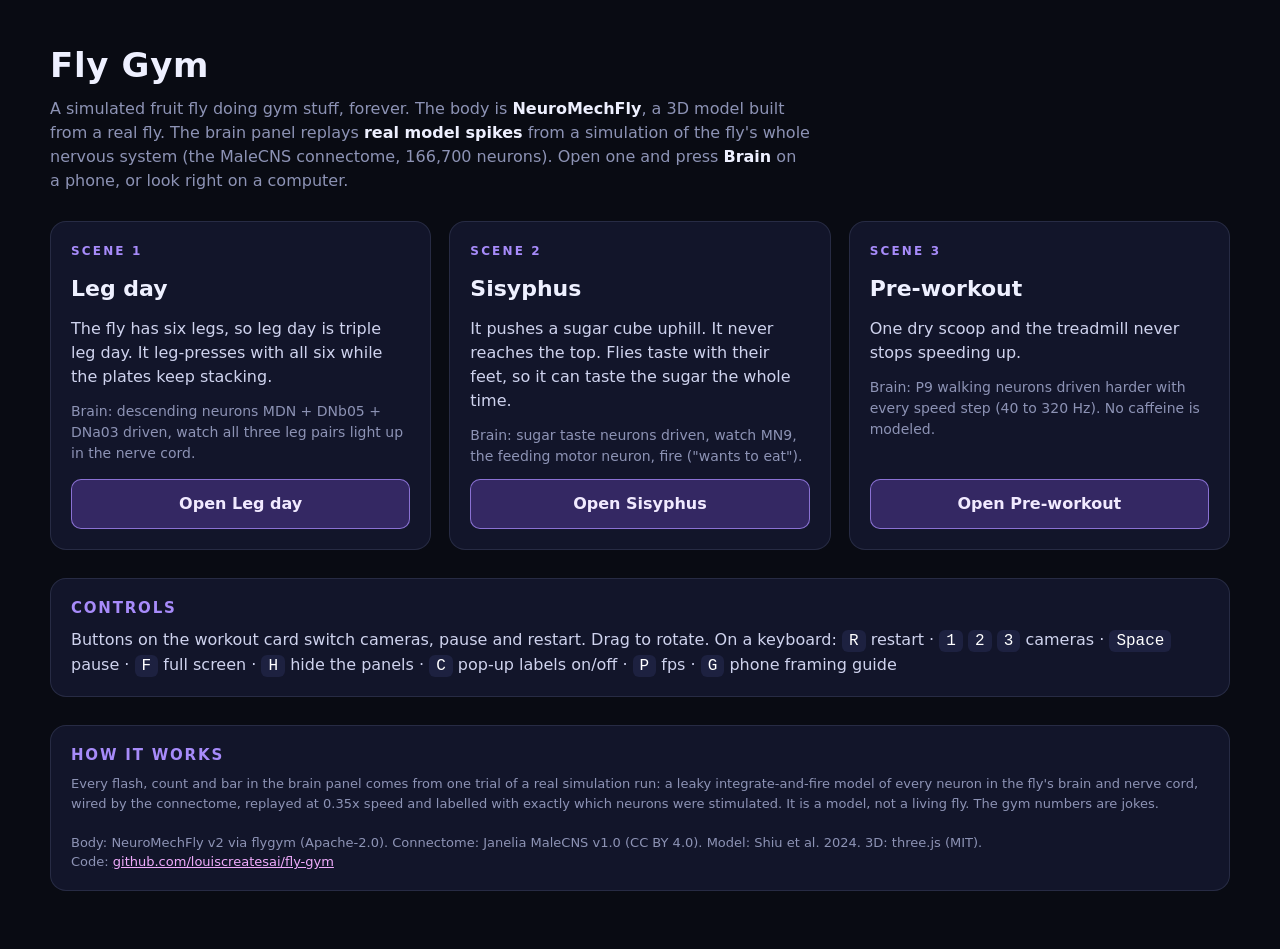
==== menu.html @ 438731fa "Fly Gym: a simulated fruit fly doing gym stuff forever Three scenes (leg day, Sisyphus, pre-workout)" ====
<!doctype html>
<html lang="en">
<head>
<meta charset="utf-8">
<meta name="viewport" content="width=device-width, initial-scale=1">
<title>Fly Gym</title>
<meta name="description" content="A simulated fruit fly doing gym stuff forever, with a live panel of real model spikes from the fly's whole nervous system.">
<style>
  :root { --bg:#090b13; --card:#12152a; --line:rgba(190,200,255,.12); --ink:#eef0ff; --dim:#8d93b5; --purple:#a78bfa; --pink:#f0abfc; }
  * { box-sizing: border-box; }
  body { margin:0; background:var(--bg); color:var(--ink); font:16px/1.5 'Segoe UI', system-ui, -apple-system, sans-serif; padding:40px 16px 60px; }
  .wrap { max-width:1180px; margin:0 auto; }
  h1 { margin:0 0 6px; font-size:34px; letter-spacing:.02em; }
  .lead { color:var(--dim); margin:0 0 28px; max-width:760px; }
  .lead b { color:var(--ink); }
  .grid { display:grid; grid-template-columns:repeat(auto-fit,minmax(min(330px,100%),1fr)); gap:18px; }
  .card { background:var(--card); border:1px solid var(--line); border-radius:16px; padding:20px; display:flex; flex-direction:column; gap:12px; }
  .num { font-size:12px; letter-spacing:.18em; color:var(--purple); font-weight:700; }
  .card h2 { margin:0; font-size:22px; }
  .blurb { color:#cfd3ee; margin:0; }
  .brainline { color:var(--dim); font-size:14px; margin:0; }
  .cap { background:#000; border-radius:10px; padding:14px; font-size:19px; font-weight:600; text-align:center; }
  ol { margin:0; padding-left:20px; color:#cfd3ee; }
  ol li { margin:3px 0; }
  ol b { color:#fff; }
  a.go { display:block; text-align:center; background:rgba(139,92,246,.28); border:1px solid rgba(167,139,250,.75); color:#f1eaff; text-decoration:none; font-weight:700; padding:12px; border-radius:10px; margin-top:auto; }
  a.go:hover { background:rgba(139,92,246,.45); }
  .box { margin-top:28px; background:var(--card); border:1px solid var(--line); border-radius:16px; padding:18px 20px; color:#cfd3ee; }
  .box code { background:#1d2140; padding:2px 7px; border-radius:6px; color:#fff; }
  .box a { color:var(--pink); }
  h3 { margin:0 0 8px; font-size:15px; letter-spacing:.12em; text-transform:uppercase; color:var(--purple); }
  .studio-only { display:none; }
  body.studio .studio-only { display:block; }
  body.studio .public-only { display:none; }
  .credits { font-size:13px; color:var(--dim); }
</style>
</head>
<body>
<div class="wrap">
  <h1>Fly Gym</h1>
  <p class="lead public-only">A simulated fruit fly doing gym stuff, forever. The body is <b>NeuroMechFly</b>, a 3D model built from a real fly. The brain panel replays <b>real model spikes</b> from a simulation of the fly's whole nervous system (the MaleCNS connectome, 166,700 neurons). Open one and press <b>Brain</b> on a phone, or look right on a computer.</p>
  <p class="lead studio-only">Studio mode (only on this PC). Open a video, press <b>F</b> for full screen and <b>R</b> to start the loop, then film the monitor with your phone in portrait.</p>
  <div class="grid" id="grid"></div>
  <div class="box">
    <h3>Controls</h3>
    Buttons on the workout card switch cameras, pause and restart. Drag to rotate. On a keyboard: <code>R</code> restart · <code>1</code> <code>2</code> <code>3</code> cameras · <code>Space</code> pause · <code>F</code> full screen · <code>H</code> hide the panels · <code>C</code> pop-up labels on/off · <code>P</code> fps<span class="studio-only" style="display:inline"> · <code>G</code> phone framing guide</span>
  </div>
  <div class="box studio-only">
    <h3>Filming</h3>
    <ol>
      <li>Full screen (F), lights low, phone about 30 to 40 cm from the monitor, portrait, the fly strip filling the frame (G shows the two phone frames).</li>
      <li>Press R, start recording on the fly. Pan right to the brain panel at the time on the card, hold 2 s, pan back.</li>
      <li>In Instagram: the caption in the white Classic font, centred. Sound: <b>Nostalgicore · File Select 64</b>.</li>
    </ol>
  </div>
  <div class="box credits public-only">
    <h3>How it works</h3>
    Every flash, count and bar in the brain panel comes from one trial of a real simulation run: a leaky integrate-and-fire model of every neuron in the fly's brain and nerve cord, wired by the connectome, replayed at 0.35x speed and labelled with exactly which neurons were stimulated. It is a model, not a living fly. The gym numbers are jokes.
    <br><br>
    Body: NeuroMechFly v2 via flygym (Apache-2.0). Connectome: Janelia MaleCNS v1.0 (CC BY 4.0). Model: Shiu et al. 2024. 3D: three.js (MIT).
    <br>Code: <a href="https://github.com/louiscreatesai/fly-gym">github.com/louiscreatesai/fly-gym</a>
  </div>
</div>
<script>
const STUDIO = ['localhost', '127.0.0.1'].includes(location.hostname) || new URLSearchParams(location.search).has('studio');
document.body.classList.toggle('studio', STUDIO);
const VIDEOS = [
  { scene: 'legday', title: 'Leg day', blurb: 'The fly has six legs, so leg day is triple leg day. It leg-presses with all six while the plates keep stacking.',
    brain: 'Brain: descending neurons MDN + DNb05 + DNa03 driven, watch all three leg pairs light up in the nerve cord.',
    caption: 'I made the fly do leg day for eternity', guide: [
    '<b>0 s</b> press R. Film the fly: it presses with all six legs, a plate lands each rep',
    '<b>2.6 s</b> the horns are full, a plate tower starts growing on top',
    '<b>3.5 s</b> pan right to the brain panel (all three leg pairs glow gold)',
    '<b>5.5 s</b> pan back: the tower is huge',
    '<b>6.4 s</b> the floor cracks under it, the rails bend',
    '<b>7.4 to 8.2 s</b> one more trembling rep, stop around 8.5 s (loop 9.6 s)',
    'Key 2 = the face view with six legs pressing overhead, great as a second take',
  ] },
  { scene: 'sisyphus', title: 'Sisyphus', blurb: 'It pushes a sugar cube uphill. It never reaches the top. Flies taste with their feet, so it can taste the sugar the whole time.',
    brain: 'Brain: sugar taste neurons driven, watch MN9, the feeding motor neuron, fire ("wants to eat").',
    caption: 'I made the fly push a sugar cube uphill for eternity', guide: [
    '<b>0 s</b> press R. Film the fly: cube almost at the SUMMIT, fly straining (it tastes the sugar with its feet)',
    '<b>1.9 s</b> ALMOST: the cube is on top, the fly reaches for it with its mouth',
    '<b>2.0 to 2.9 s</b> it tips back and bounces all the way down, ATTEMPT counter +1',
    '<b>3.5 s</b> pan right to the brain panel (the real sugar pathway: sugar taste to MN9, "Wants to eat")',
    '<b>5.5 s</b> pan back: pushing uphill again',
    '<b>6.1 s</b> it slips, a hind leg catches it, stop around 8 s (loop 9 s)',
  ] },
  { scene: 'preworkout', title: 'Pre-workout', blurb: 'One dry scoop and the treadmill never stops speeding up.',
    brain: 'Brain: P9 walking neurons driven harder with every speed step (40 to 320 Hz). No caffeine is modeled.',
    caption: 'I gave the fly pre-workout for eternity', guide: [
    '<b>0 s</b> press R. Film the fly: it dry-scoops the pink powder, eyes glow, 4 → 25 mph',
    '<b>2.6 s</b> 120 mph, wings start buzzing',
    '<b>3.5 s</b> pan right to the brain panel (walking neurons at 320 Hz, the busiest clip)',
    '<b>5.5 s</b> pan back: the belt is red-hot, sparks, readout says Err',
    '<b>6.6 s</b> the belt snaps, the fly keeps running on air',
    '<b>8.2 s</b> stop on the white flash (or at 9 s for a clean loop)',
  ] },
];
const grid = document.getElementById('grid');
VIDEOS.forEach((v, i) => {
  const el = document.createElement('div');
  el.className = 'card';
  el.innerHTML = `<div class="num">${STUDIO ? 'VIDEO' : 'SCENE'} ${i + 1}</div><h2>${v.title}</h2>
    <p class="blurb">${v.blurb}</p>
    <p class="brainline">${v.brain}</p>
    ${STUDIO ? `<div class="cap">${v.caption}</div><ol>${v.guide.map(g => `<li>${g}</li>`).join('')}</ol>` : ''}
    <a class="go" href="index.html?scene=${v.scene}">Open ${v.title}</a>`;
  grid.appendChild(el);
});
</script>
</body>
</html>
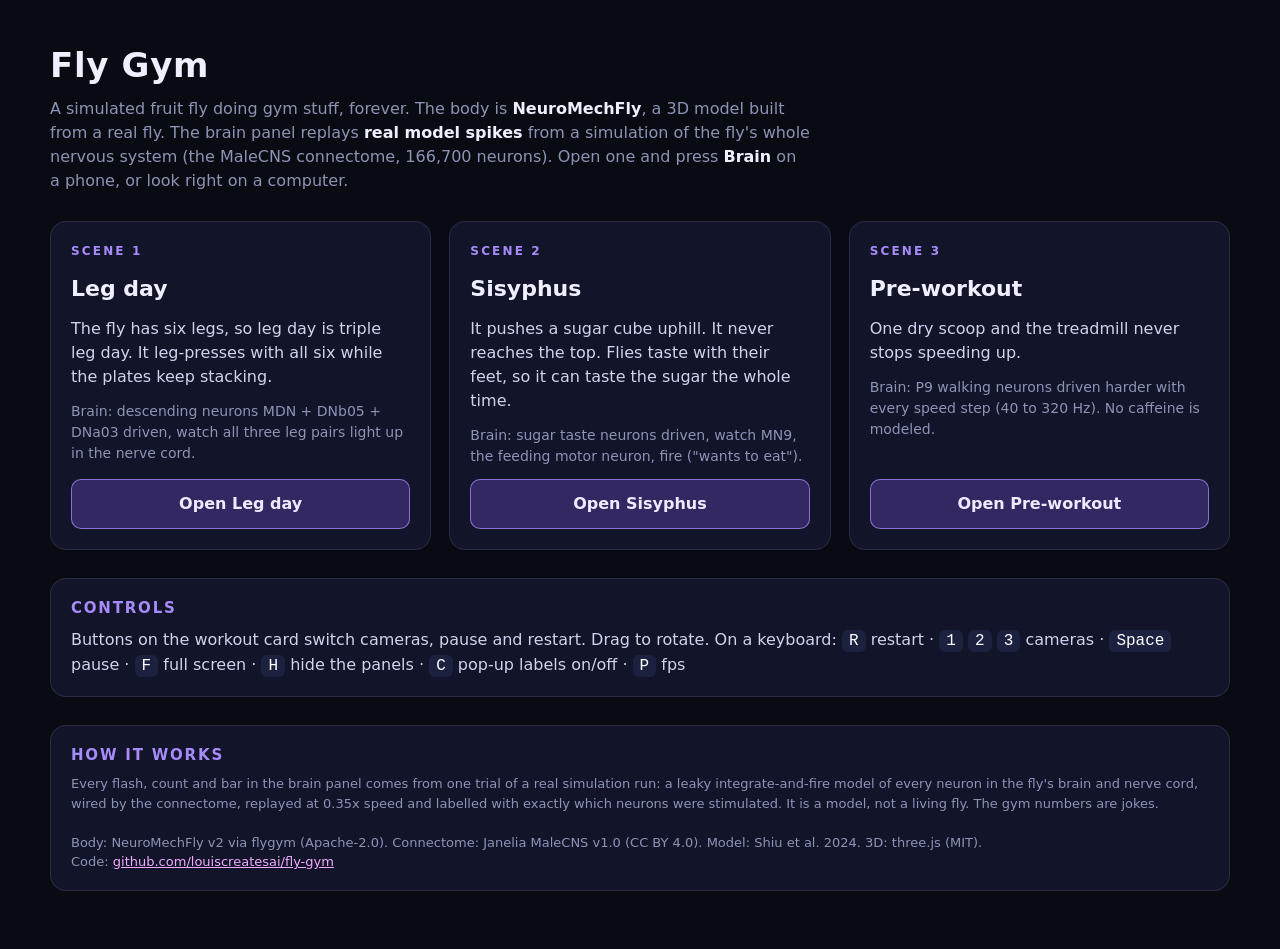
==== commit 2dacd1ef: "Menu: hide the phone framing key outside studio mode Co-Authored-By: Claude Opus 5.5 <noreply@anthro" ====
--- a/menu.html
+++ b/menu.html
@@ -32,6 +32,8 @@
   .studio-only { display:none; }
   body.studio .studio-only { display:block; }
   body.studio .public-only { display:none; }
+  .studio-inline { display:none; }
+  body.studio .studio-inline { display:inline; }
   .credits { font-size:13px; color:var(--dim); }
 </style>
 </head>
@@ -43,7 +45,7 @@
   <div class="grid" id="grid"></div>
   <div class="box">
     <h3>Controls</h3>
-    Buttons on the workout card switch cameras, pause and restart. Drag to rotate. On a keyboard: <code>R</code> restart · <code>1</code> <code>2</code> <code>3</code> cameras · <code>Space</code> pause · <code>F</code> full screen · <code>H</code> hide the panels · <code>C</code> pop-up labels on/off · <code>P</code> fps<span class="studio-only" style="display:inline"> · <code>G</code> phone framing guide</span>
+    Buttons on the workout card switch cameras, pause and restart. Drag to rotate. On a keyboard: <code>R</code> restart · <code>1</code> <code>2</code> <code>3</code> cameras · <code>Space</code> pause · <code>F</code> full screen · <code>H</code> hide the panels · <code>C</code> pop-up labels on/off · <code>P</code> fps<span class="studio-inline"> · <code>G</code> phone framing guide</span>
   </div>
   <div class="box studio-only">
     <h3>Filming</h3>
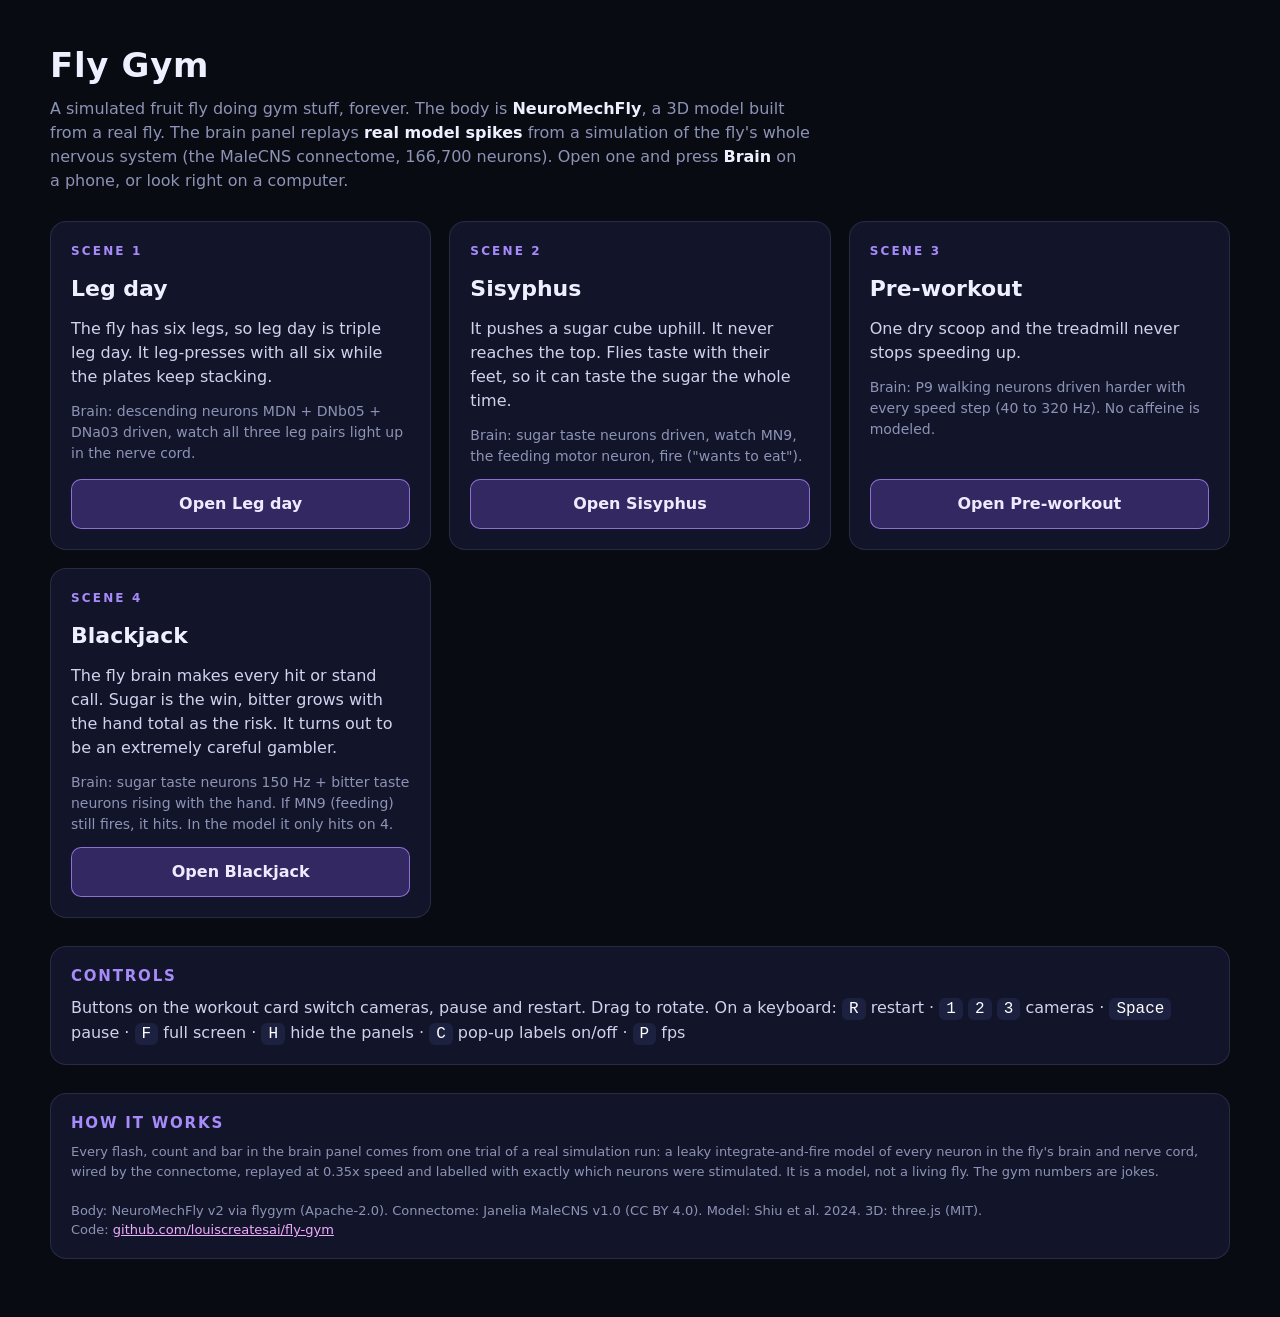
==== commit 9fce8064: "Add Blackjack: the fly brain makes every hit or stand call Sugar 150 Hz (the win) plus bitter rising" ====
--- a/menu.html
+++ b/menu.html
@@ -98,6 +98,16 @@
     '<b>6.6 s</b> the belt snaps, the fly keeps running on air',
     '<b>8.2 s</b> stop on the white flash (or at 9 s for a clean loop)',
   ] },
+  { scene: 'blackjack', title: 'Blackjack', blurb: 'The fly brain makes every hit or stand call. Sugar is the win, bitter grows with the hand total as the risk. It turns out to be an extremely careful gambler.',
+    brain: 'Brain: sugar taste neurons 150 Hz + bitter taste neurons rising with the hand. If MN9 (feeding) still fires, it hits. In the model it only hits on 4.',
+    caption: 'I made the fly brain play blackjack for eternity', guide: [
+    '<b>0 s</b> press R. Film the fly: hand 4 vs dealer 10, it rubs its front legs',
+    '<b>0.9 s</b> the brain says HIT: two taps on the felt, a 7 comes (11)',
+    '<b>2.3 s</b> the brain says STAND on 11 (a wave), the dealer shows 18, it loses',
+    '<b>3.5 s</b> pan right to the brain panel (sugar vs bitter, MN9 deciding hand 6)',
+    '<b>5.7 s</b> pan back: STAND on 6 (a wave)',
+    '<b>6.4 to 7.4 s</b> the dealer draws and busts, the fly wins, stop around 8.5 s (loop 9.6 s)',
+  ] },
 ];
 const grid = document.getElementById('grid');
 VIDEOS.forEach((v, i) => {
